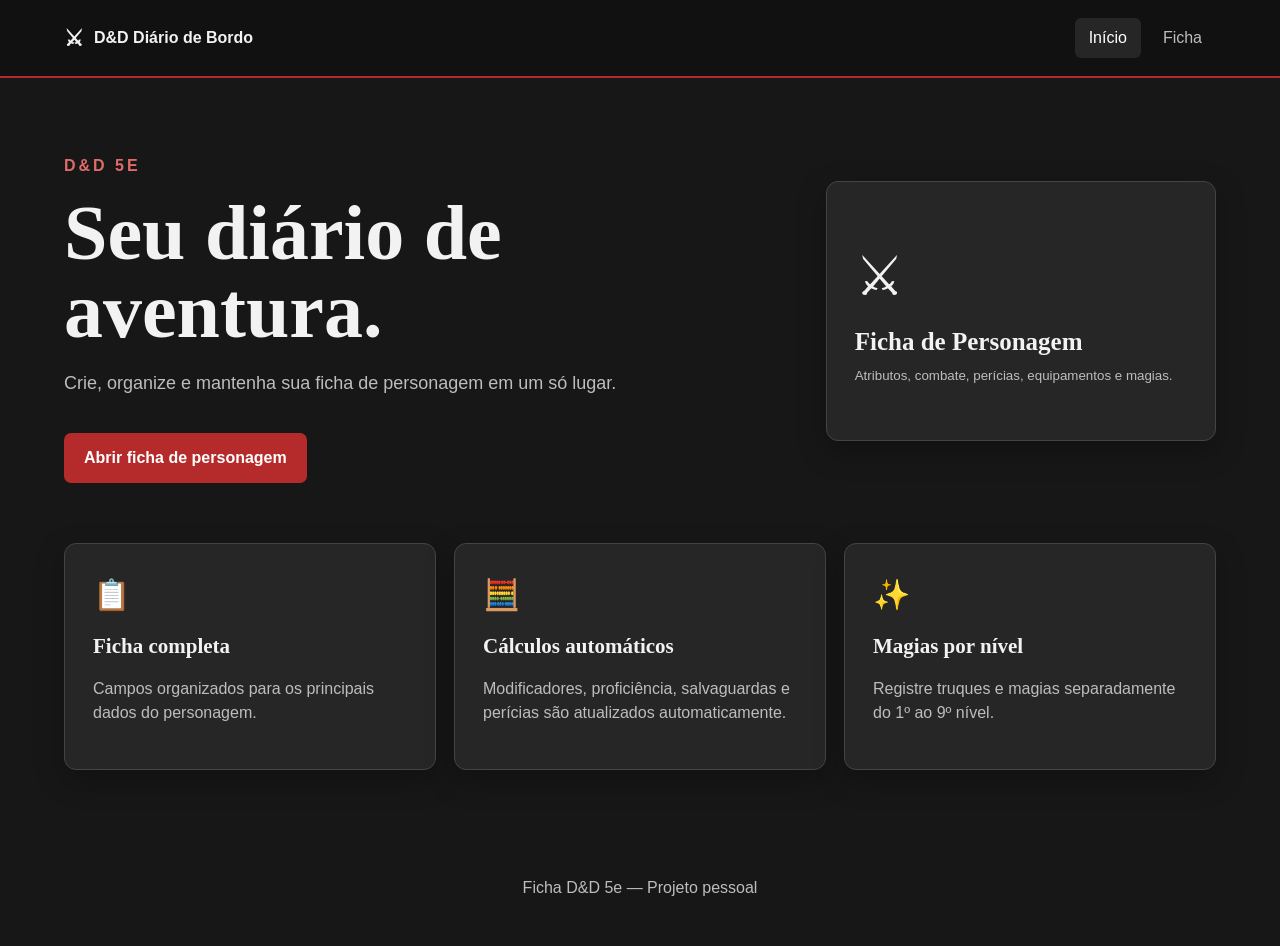
==== index.html @ 393397d1 "Adição de novo index e separação dos arquivos referentes a pagina Ficha. Alteração do layout da fich" ====
<!DOCTYPE html>
<html lang="pt-br">

<head>
    <meta charset="UTF-8">
    <meta name="viewport" content="width=device-width, initial-scale=1.0">
    <link rel="stylesheet" href="./css/main.css">
    <link rel="icon" href="./img/icon.png" type="image/x-icon">
    <title>D&D — Diário de Bordo</title>
</head>

<body>
    <header class="site-header">
        <a class="brand" href="./index.html"><span class="brand-mark">⚔</span><span>D&D Diário de Bordo</span></a>
        <nav class="site-nav"><a class="active" href="./index.html">Início</a><a href="./ficha.html">Ficha</a></nav>
    </header>
    <main class="home">
        <section class="hero">
            <div>
                <p class="eyebrow">D&D 5e</p>
                <h1>Seu diário de aventura.</h1>
                <p>Crie, organize e mantenha sua ficha de personagem em um só lugar.</p>
                <a class="button" href="./ficha.html">Abrir ficha de personagem</a>
            </div>
            <div class="hero-card"><span>⚔</span><strong>Ficha de Personagem</strong><small>Atributos, combate,
                    perícias, equipamentos e magias.</small></div>
        </section>
        <section class="feature-grid">
            <article class="feature"><span>📋</span>
                <h2>Ficha completa</h2>
                <p>Campos organizados para os principais dados do personagem.</p>
            </article>
            <article class="feature"><span>🧮</span>
                <h2>Cálculos automáticos</h2>
                <p>Modificadores, proficiência, salvaguardas e perícias são atualizados automaticamente.</p>
            </article>
            <article class="feature"><span>✨</span>
                <h2>Magias por nível</h2>
                <p>Registre truques e magias separadamente do 1º ao 9º nível.</p>
            </article>
        </section>
    </main>
    <footer>
        <p>Ficha D&D 5e — Projeto pessoal</p>
    </footer>
    <script src="./js/main.js"></script>
</body>

</html>
---- css/main.css ----
* {
  box-sizing: border-box;
}
:root {
  --bg: #171717;
  --panel: #262626;
  --panel2: #202020;
  --border: #444;
  --text: #f2f2f2;
  --muted: #bdbdbd;
  --accent: #b52a2a;
  --accent-dark: #7d1d1d;
}
body {
  margin: 0;
  background: var(--bg);
  color: var(--text);
  font-family: Arial, Helvetica, sans-serif;
  line-height: 1.5;
}
.site-header {
  display: flex;
  align-items: center;
  justify-content: space-between;
  padding: 18px 5%;
  background: #111;
  border-bottom: 2px solid var(--accent);
  position: sticky;
  top: 0;
  z-index: 10;
}
.brand {
  display: flex;
  align-items: center;
  gap: 10px;
  color: var(--text);
  text-decoration: none;
  font-weight: 700;
}
.brand-mark {
  font-size: 22px;
}
.site-nav {
  display: flex;
  gap: 8px;
}
.site-nav a {
  color: var(--muted);
  text-decoration: none;
  padding: 8px 14px;
  border-radius: 6px;
}
.site-nav a:hover,
.site-nav a.active {
  background: var(--panel);
  color: #fff;
}
.home {
  max-width: 1200px;
  margin: 0 auto;
  padding: 60px 24px;
}
.hero {
  display: grid;
  grid-template-columns: 1.5fr 0.8fr;
  gap: 30px;
  align-items: center;
}
.eyebrow {
  text-transform: uppercase;
  letter-spacing: 3px;
  color: #e06b6b;
  font-weight: 700;
}
.hero h1 {
  font:
    700 clamp(42px, 7vw, 78px)/1 Georgia,
    serif;
  margin: 8px 0 20px;
}
.hero p:not(.eyebrow) {
  font-size: 18px;
  color: var(--muted);
  max-width: 650px;
}
.button {
  display: inline-block;
  margin-top: 18px;
  padding: 13px 20px;
  background: var(--accent);
  color: #fff;
  text-decoration: none;
  border-radius: 7px;
  font-weight: 700;
}
.button:hover {
  background: var(--accent-dark);
}
.hero-card,
.feature {
  background: var(--panel);
  border: 1px solid var(--border);
  border-radius: 12px;
  padding: 28px;
  box-shadow: 0 10px 30px #0004;
}
.hero-card {
  display: flex;
  flex-direction: column;
  gap: 10px;
  min-height: 260px;
  justify-content: center;
}
.hero-card span {
  font-size: 55px;
}
.hero-card strong {
  font:
    700 25px Georgia,
    serif;
}
.hero-card small {
  color: var(--muted);
}
.feature-grid {
  display: grid;
  grid-template-columns: repeat(3, 1fr);
  gap: 18px;
  margin-top: 60px;
}
.feature span {
  font-size: 30px;
}
.feature h2 {
  font:
    700 21px Georgia,
    serif;
}
.feature p {
  color: var(--muted);
}
footer {
  text-align: center;
  padding: 30px;
  color: var(--muted);
}
@media (max-width: 750px) {
  .site-header {
    position: static;
  }
  .hero,
  .feature-grid {
    grid-template-columns: 1fr;
  }
  .home {
    padding: 40px 16px;
  }
  .hero-card {
    min-height: 200px;
  }
}
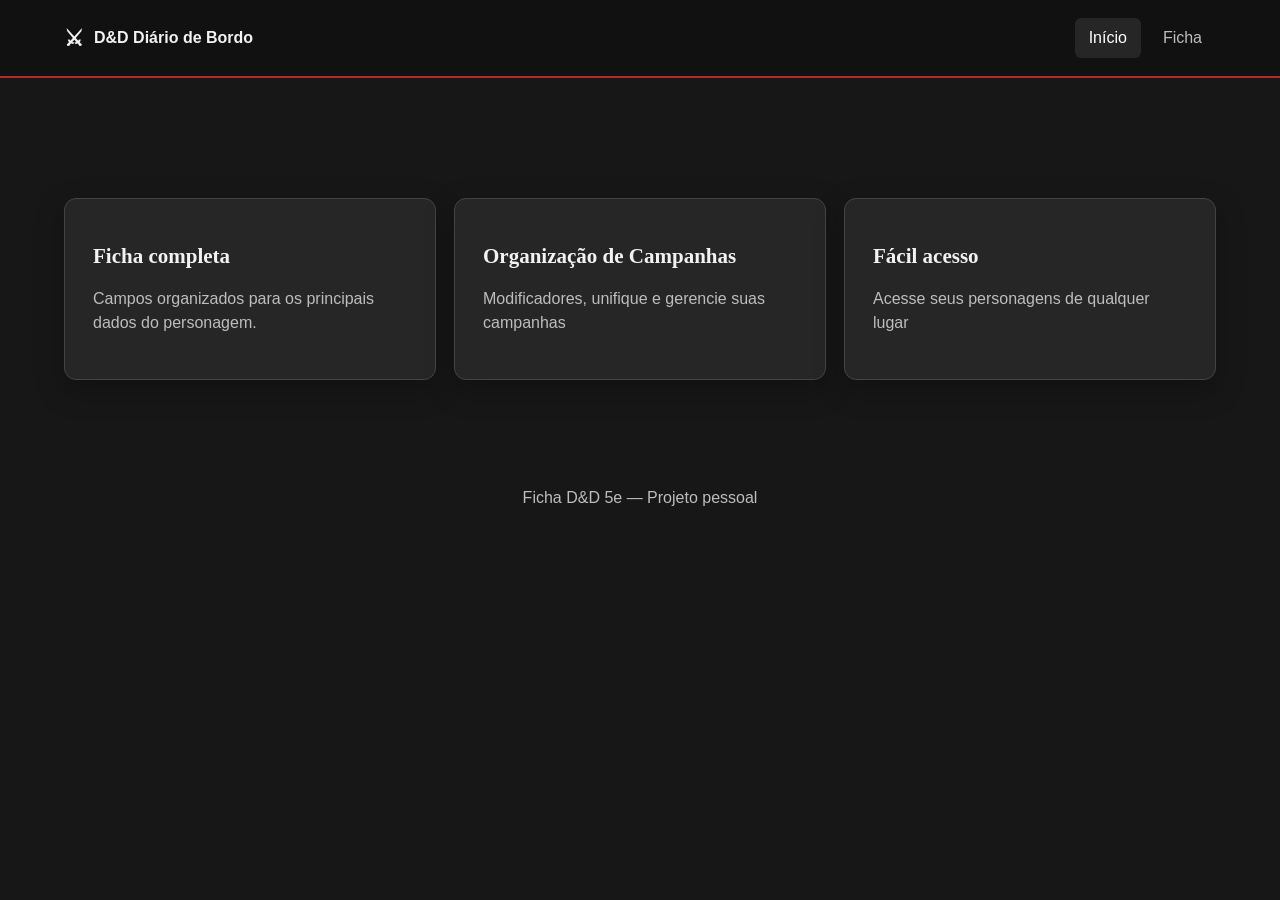
==== commit 85bb6dd7: "alteração geral do layout da ficha, o tornando mais limpo e fluido. Criação da pagina intermediária " ====
--- a/index.html
+++ b/index.html
@@ -1,49 +1,45 @@
-<!DOCTYPE html>
+<!doctype html>
 <html lang="pt-br">
+  <head>
+    <meta charset="UTF-8" />
+    <meta name="viewport" content="width=device-width, initial-scale=1.0" />
+    <link rel="stylesheet" href="./css/main.css" />
+    <link rel="icon" href="./img/icon.png" type="image/x-icon" />
+    <title>D&D — Diário de Bordo</title>
+  </head>
 
-<head>
-    <meta charset="UTF-8">
-    <meta name="viewport" content="width=device-width, initial-scale=1.0">
-    <link rel="stylesheet" href="./css/main.css">
-    <link rel="icon" href="./img/icon.png" type="image/x-icon">
-    <title>D&D — Diário de Bordo</title>
-</head>
-
-<body>
+  <body>
     <header class="site-header">
-        <a class="brand" href="./index.html"><span class="brand-mark">⚔</span><span>D&D Diário de Bordo</span></a>
-        <nav class="site-nav"><a class="active" href="./index.html">Início</a><a href="./ficha.html">Ficha</a></nav>
+      <a class="brand" href="./index.html"
+        ><span class="brand-mark">⚔</span><span>D&D Diário de Bordo</span></a
+      >
+      <nav class="site-nav">
+        <a class="active" href="./index.html">Início</a
+        ><a href="./carregarFicha.html">Ficha</a>
+      </nav>
     </header>
     <main class="home">
-        <section class="hero">
-            <div>
-                <p class="eyebrow">D&D 5e</p>
-                <h1>Seu diário de aventura.</h1>
-                <p>Crie, organize e mantenha sua ficha de personagem em um só lugar.</p>
-                <a class="button" href="./ficha.html">Abrir ficha de personagem</a>
-            </div>
-            <div class="hero-card"><span>⚔</span><strong>Ficha de Personagem</strong><small>Atributos, combate,
-                    perícias, equipamentos e magias.</small></div>
-        </section>
-        <section class="feature-grid">
-            <article class="feature"><span>📋</span>
-                <h2>Ficha completa</h2>
-                <p>Campos organizados para os principais dados do personagem.</p>
-            </article>
-            <article class="feature"><span>🧮</span>
-                <h2>Cálculos automáticos</h2>
-                <p>Modificadores, proficiência, salvaguardas e perícias são atualizados automaticamente.</p>
-            </article>
-            <article class="feature"><span>✨</span>
-                <h2>Magias por nível</h2>
-                <p>Registre truques e magias separadamente do 1º ao 9º nível.</p>
-            </article>
-        </section>
+      <section class="hero"></section>
+      <section class="feature-grid">
+        <article class="feature">
+          <h2>Ficha completa</h2>
+          <p>Campos organizados para os principais dados do personagem.</p>
+        </article>
+        <article class="feature">
+          <h2>Organização de Campanhas</h2>
+          <p>
+            Modificadores, unifique e gerencie suas campanhas
+          </p>
+        </article>
+        <article class="feature">
+          <h2>Fácil acesso</h2>
+          <p>Acesse seus personagens de qualquer lugar</p>
+        </article>
+      </section>
     </main>
     <footer>
-        <p>Ficha D&D 5e — Projeto pessoal</p>
+      <p>Ficha D&D 5e — Projeto pessoal</p>
     </footer>
     <script src="./js/main.js"></script>
-</body>
-
-</html>+  </body>
+</html>
--- a/css/main.css
+++ b/css/main.css
@@ -158,4 +158,4 @@
   .hero-card {
     min-height: 200px;
   }
-}
+}
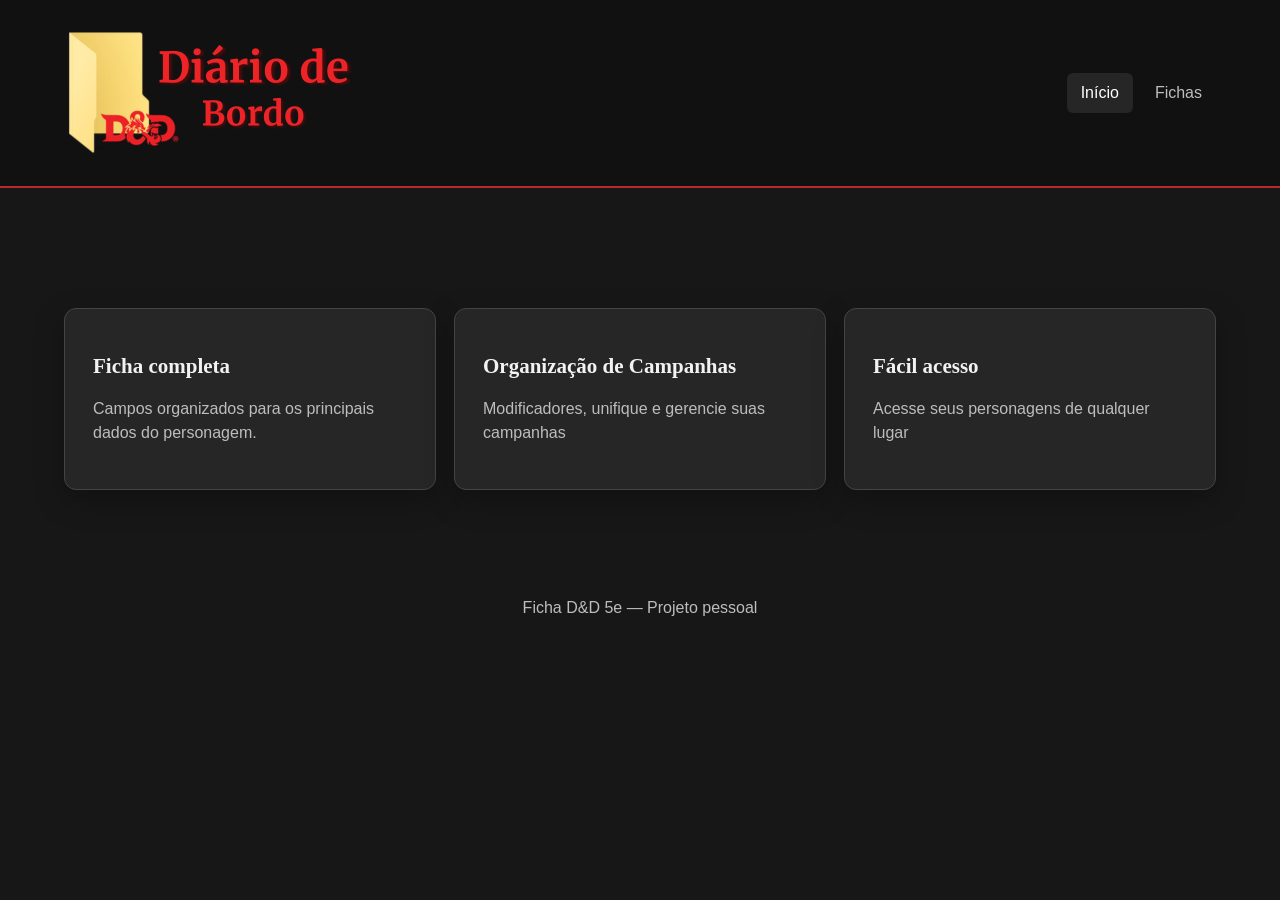
==== commit d790895c: "Logo na cabeçaio da home page e leves alterações de desing" ====
--- a/index.html
+++ b/index.html
@@ -11,11 +11,11 @@
   <body>
     <header class="site-header">
       <a class="brand" href="./index.html"
-        ><span class="brand-mark">⚔</span><span>D&D Diário de Bordo</span></a
+        ><img src="./img/logo.png" alt="D&D Diário de Bordo"/></a
       >
       <nav class="site-nav">
-        <a class="active" href="./index.html">Início</a
-        ><a href="./carregarFicha.html">Ficha</a>
+        <a class="active" href="./index.html">Início</a>
+        <a href="./carregarFicha.html">Fichas</a>
       </nav>
     </header>
     <main class="home">
--- a/css/main.css
+++ b/css/main.css
@@ -54,6 +54,9 @@
 .site-nav a.active {
   background: var(--panel);
   color: #fff;
+}
+.title {
+  color: #d20000
 }
 .home {
   max-width: 1200px;
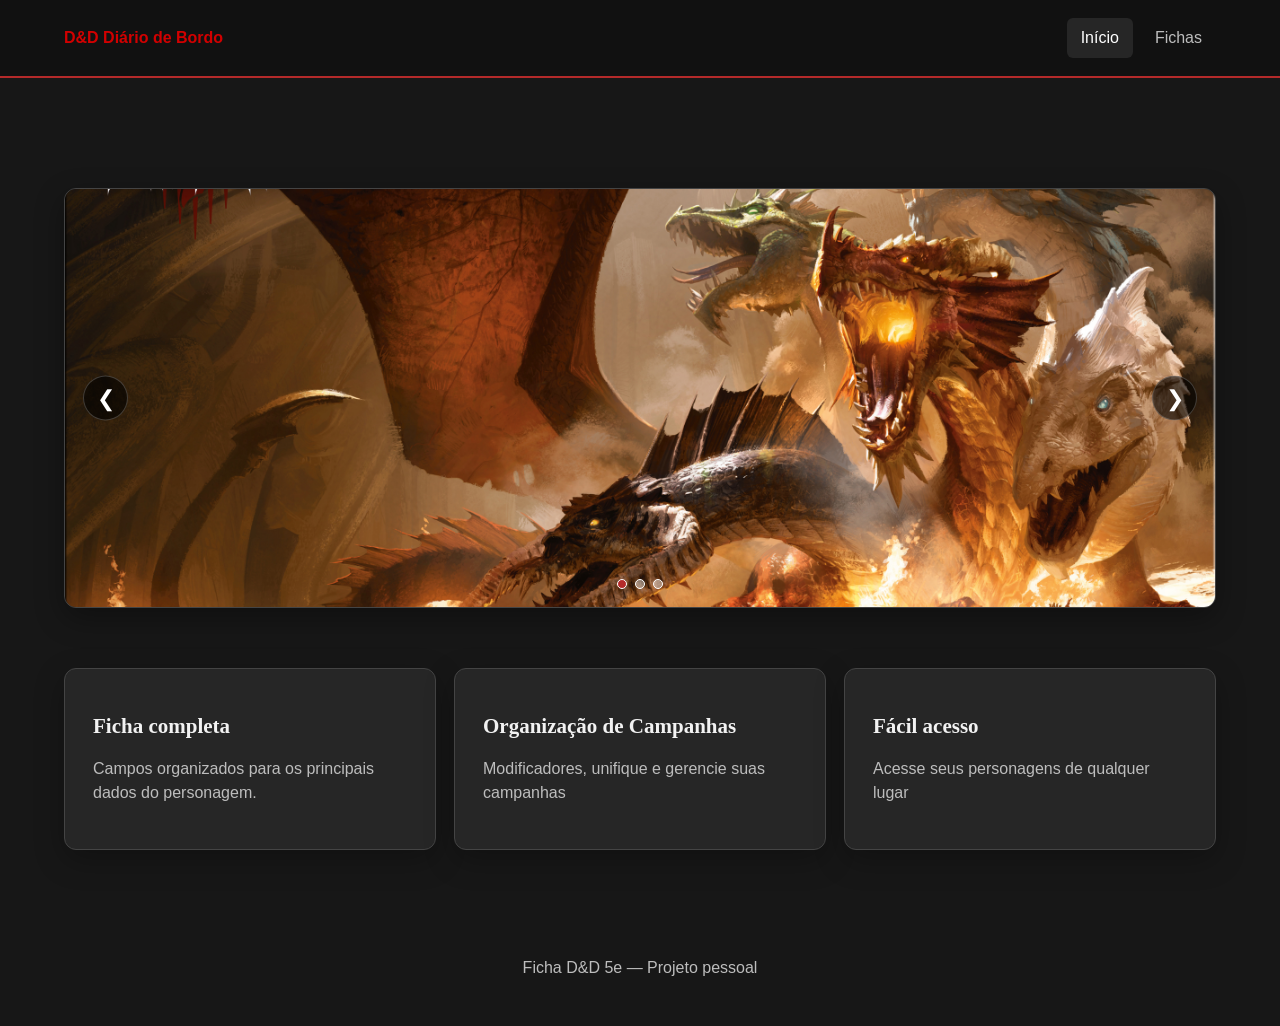
==== commit e7b8b1ff: "Adiciona sincronização entre XP e nível, tabela de experiência, controles personalizados para inputs" ====
--- a/index.html
+++ b/index.html
@@ -1,45 +1,76 @@
 <!doctype html>
 <html lang="pt-br">
-  <head>
-    <meta charset="UTF-8" />
-    <meta name="viewport" content="width=device-width, initial-scale=1.0" />
-    <link rel="stylesheet" href="./css/main.css" />
-    <link rel="icon" href="./img/icon.png" type="image/x-icon" />
-    <title>D&D — Diário de Bordo</title>
-  </head>
 
-  <body>
-    <header class="site-header">
+<head>
+  <meta charset="UTF-8" />
+  <meta name="viewport" content="width=device-width, initial-scale=1.0" />
+  <link rel="stylesheet" href="./css/main.css" />
+  <link rel="icon" href="./img/icon.png" type="image/x-icon" />
+  <title>D&D — Diário de Bordo</title>
+</head>
+
+<body>
+  <header class="site-header">
       <a class="brand" href="./index.html"
-        ><img src="./img/logo.png" alt="D&D Diário de Bordo"/></a
+        ><span class="title">D&D Diário de Bordo</span></a
       >
-      <nav class="site-nav">
-        <a class="active" href="./index.html">Início</a>
-        <a href="./carregarFicha.html">Fichas</a>
-      </nav>
-    </header>
-    <main class="home">
-      <section class="hero"></section>
-      <section class="feature-grid">
-        <article class="feature">
-          <h2>Ficha completa</h2>
-          <p>Campos organizados para os principais dados do personagem.</p>
-        </article>
-        <article class="feature">
-          <h2>Organização de Campanhas</h2>
-          <p>
-            Modificadores, unifique e gerencie suas campanhas
-          </p>
-        </article>
-        <article class="feature">
-          <h2>Fácil acesso</h2>
-          <p>Acesse seus personagens de qualquer lugar</p>
-        </article>
-      </section>
-    </main>
-    <footer>
-      <p>Ficha D&D 5e — Projeto pessoal</p>
-    </footer>
-    <script src="./js/main.js"></script>
-  </body>
-</html>
+    <nav class="site-nav">
+      <a class="active" href="./index.html">Início</a>
+      <a href="./carregarFicha.html">Fichas</a>
+    </nav>
+  </header>
+  <main class="home">
+    <section class="hero"></section>
+    <section class="image-carousel">
+      <div class="carousel-track">
+        <div class="carousel-slide active">
+          <img src="./img/slides/imagem1.jpg" alt="Imagem de aventura D&D">
+        </div>
+
+        <div class="carousel-slide">
+          <img src="./img/slides/imagem2.jpg" alt="Imagem de aventura D&D">
+        </div>
+
+        <div class="carousel-slide">
+          <img src="./img/slides/imagem3.jpg" alt="Imagem de aventura D&D">
+        </div>
+      </div>
+
+      <button class="carousel-button carousel-prev" type="button">
+        ❮
+      </button>
+
+      <button class="carousel-button carousel-next" type="button">
+        ❯
+      </button>
+
+      <div class="carousel-indicators">
+        <button class="carousel-indicator active" type="button"></button>
+        <button class="carousel-indicator" type="button"></button>
+        <button class="carousel-indicator" type="button"></button>
+      </div>
+    </section>
+    <section class="feature-grid">
+      <article class="feature">
+        <h2>Ficha completa</h2>
+        <p>Campos organizados para os principais dados do personagem.</p>
+      </article>
+      <article class="feature">
+        <h2>Organização de Campanhas</h2>
+        <p>
+          Modificadores, unifique e gerencie suas campanhas
+        </p>
+      </article>
+      <article class="feature">
+        <h2>Fácil acesso</h2>
+        <p>Acesse seus personagens de qualquer lugar</p>
+      </article>
+    </section>
+  </main>
+  <footer>
+    <p>Ficha D&D 5e — Projeto pessoal</p>
+  </footer>
+  <script src="./js/main.js"></script>
+</body>
+
+</html>
--- a/css/main.css
+++ b/css/main.css
@@ -56,7 +56,7 @@
   color: #fff;
 }
 .title {
-  color: #d20000
+  color: #d20000;
 }
 .home {
   max-width: 1200px;
@@ -161,4 +161,320 @@
   .hero-card {
     min-height: 200px;
   }
-}+}
+/* ============================================================
+   CARROSSEL
+   ============================================================ */
+
+.image-carousel {
+  position: relative;
+  width: 100%;
+  height: 420px;
+  margin-top: 50px;
+  overflow: hidden;
+  border: 1px solid var(--border);
+  border-radius: 12px;
+  background: var(--panel);
+  box-shadow: 0 10px 30px #0005;
+}
+
+.carousel-track {
+  width: 100%;
+  height: 100%;
+  position: relative;
+}
+
+.carousel-slide {
+  position: absolute;
+  inset: 0;
+  opacity: 0;
+  transition: opacity 0.5s ease;
+  pointer-events: none;
+}
+
+.carousel-slide.active {
+  opacity: 1;
+  pointer-events: auto;
+}
+
+.carousel-slide img {
+  width: 100%;
+  height: 100%;
+  display: block;
+  object-fit: cover;
+}
+
+/* Botões */
+
+.carousel-button {
+  position: absolute;
+  top: 50%;
+  transform: translateY(-50%);
+  width: 45px;
+  height: 45px;
+  padding: 0;
+
+  display: flex;
+  align-items: center;
+  justify-content: center;
+
+  background: #0009;
+  color: #fff;
+
+  border: 1px solid #ffffff33;
+  border-radius: 50%;
+
+  font-size: 22px;
+  cursor: pointer;
+
+  z-index: 2;
+}
+
+.carousel-button:hover {
+  background: var(--accent);
+}
+
+.carousel-prev {
+  left: 18px;
+}
+
+.carousel-next {
+  right: 18px;
+}
+
+/* Indicadores */
+
+.carousel-indicators {
+  position: absolute;
+  bottom: 18px;
+  left: 50%;
+  transform: translateX(-50%);
+
+  display: flex;
+  gap: 8px;
+
+  z-index: 2;
+}
+
+.carousel-indicator {
+  width: 10px;
+  height: 10px;
+
+  padding: 0;
+
+  background: #ffffff66;
+  border: 1px solid #fff;
+  border-radius: 50%;
+
+  cursor: pointer;
+}
+
+.carousel-indicator.active {
+  background: var(--accent);
+}
+
+/* Responsivo */
+
+@media (max-width: 750px) {
+  .image-carousel {
+    height: 280px;
+    margin-top: 35px;
+  }
+
+  .carousel-button {
+    width: 38px;
+    height: 38px;
+    font-size: 18px;
+  }
+}
+/* ============================================================
+   PÁGINA DE FICHAS
+   ============================================================ */
+
+.characters-page {
+  max-width: 1200px;
+  margin: 0 auto;
+  padding: 60px 24px;
+}
+
+.characters-header {
+  display: flex;
+  justify-content: space-between;
+  align-items: end;
+  gap: 30px;
+  margin-bottom: 35px;
+}
+
+.characters-header h1 {
+  margin: 8px 0;
+  font:
+    700 clamp(36px, 5vw, 58px)/1 Georgia,
+    serif;
+}
+
+.characters-header p {
+  margin: 0;
+  color: var(--muted);
+}
+
+.characters-header .button {
+  margin-top: 0;
+  white-space: nowrap;
+}
+
+/* ============================================================
+   GRID
+   ============================================================ */
+
+.characters-grid {
+  display: grid;
+  grid-template-columns: repeat(3, 1fr);
+  gap: 20px;
+}
+
+/* ============================================================
+   CARD DO PERSONAGEM
+   ============================================================ */
+
+.character-card {
+  overflow: hidden;
+
+  background: var(--panel);
+
+  border: 1px solid var(--border);
+  border-radius: 12px;
+
+  box-shadow: 0 10px 30px #0004;
+
+  transition:
+    transform 0.2s ease,
+    border-color 0.2s ease;
+}
+
+.character-card:hover {
+  transform: translateY(-5px);
+  border-color: var(--accent);
+}
+
+/* ============================================================
+   FOTO
+   ============================================================ */
+
+.character-card-image {
+  width: 100%;
+  height: 280px;
+
+  background: var(--panel2);
+
+  overflow: hidden;
+}
+
+.character-card-image img {
+  width: 100%;
+  height: 100%;
+
+  object-fit: cover;
+  display: block;
+}
+
+/* ============================================================
+   INFORMAÇÕES
+   ============================================================ */
+
+.character-card-content {
+  padding: 20px;
+}
+
+.character-card-content h2 {
+  margin: 0 0 10px;
+
+  font:
+    700 25px Georgia,
+    serif;
+}
+
+.character-card-info {
+  display: flex;
+  gap: 8px;
+
+  color: var(--muted);
+
+  font-size: 15px;
+}
+
+.character-card-info span {
+  color: #fff;
+}
+
+.character-card-actions {
+  display: flex;
+  gap: 10px;
+
+  margin-top: 20px;
+}
+
+.character-card-actions a,
+.character-card-actions button {
+  flex: 1;
+
+  margin: 0;
+
+  text-align: center;
+}
+
+/* ============================================================
+   QUANDO NÃO EXISTIR FICHA
+   ============================================================ */
+
+.empty-characters {
+  display: none;
+
+  padding: 50px 20px;
+
+  text-align: center;
+
+  background: var(--panel);
+
+  border: 1px solid var(--border);
+  border-radius: 12px;
+}
+
+.empty-characters h2 {
+  margin-top: 0;
+
+  font-family: Georgia, serif;
+}
+
+.empty-characters p {
+  color: var(--muted);
+}
+
+/* ============================================================
+   RESPONSIVO
+   ============================================================ */
+
+@media (max-width: 900px) {
+  .characters-grid {
+    grid-template-columns: repeat(2, 1fr);
+  }
+}
+
+@media (max-width: 600px) {
+  .characters-page {
+    padding: 40px 16px;
+  }
+
+  .characters-header {
+    flex-direction: column;
+    align-items: flex-start;
+  }
+
+  .characters-grid {
+    grid-template-columns: 1fr;
+  }
+
+  .characters-header .button {
+    width: 100%;
+    text-align: center;
+  }
+}
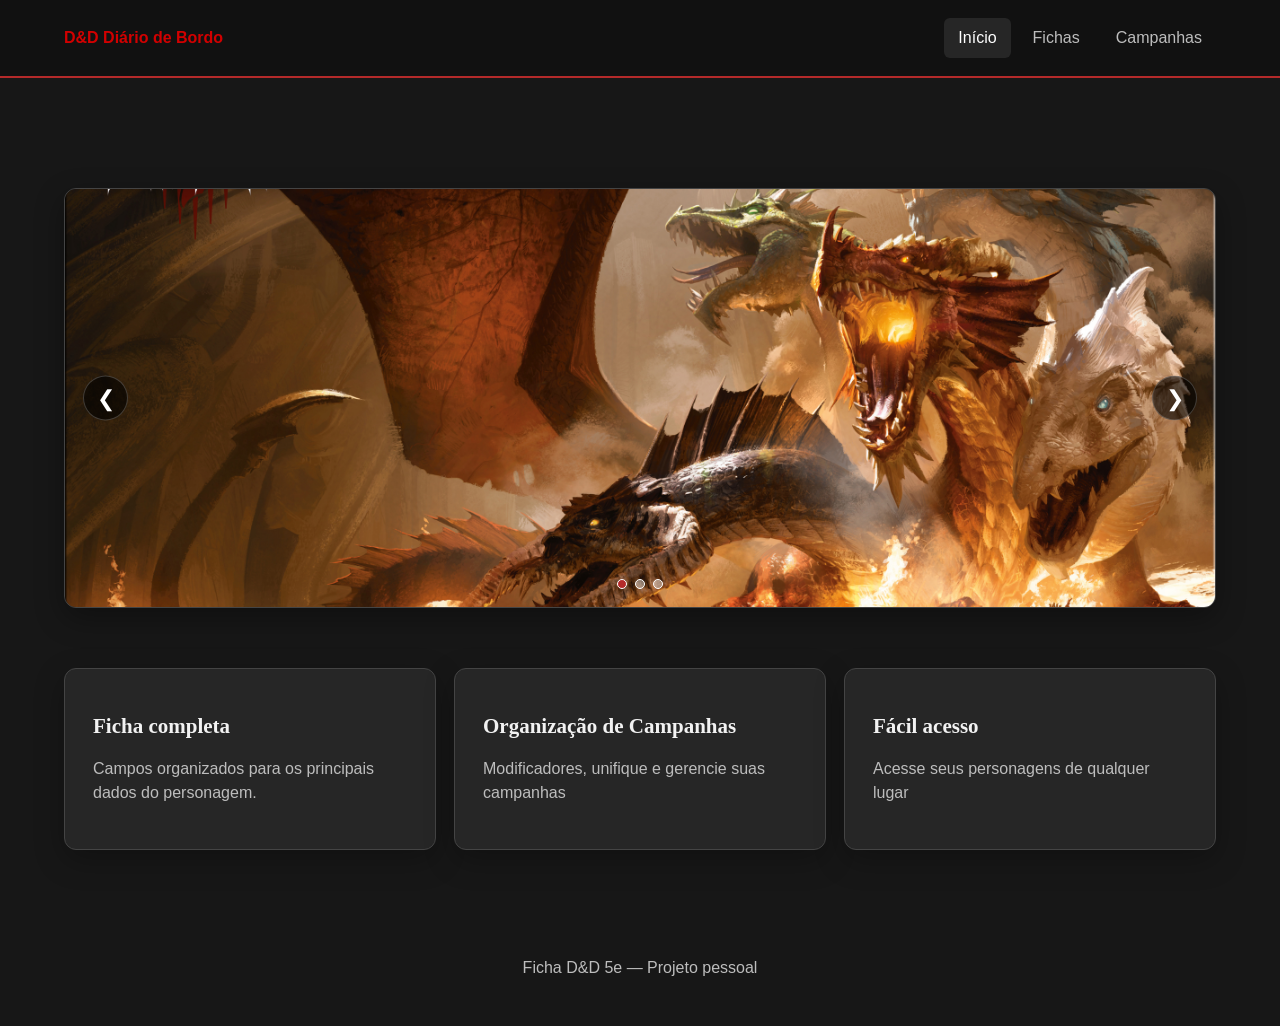
==== commit 65a94112: "Criação das paginas de criação e acesso das campnhas. Alteração nos cabeçrios." ====
--- a/index.html
+++ b/index.html
@@ -1,76 +1,69 @@
 <!doctype html>
 <html lang="pt-br">
+  <head>
+    <meta charset="UTF-8" />
+    <meta name="viewport" content="width=device-width, initial-scale=1.0" />
+    <link rel="stylesheet" href="./css/main.css" />
+    <link rel="icon" href="./img/icon.png" type="image/x-icon" />
+    <title>D&D — Diário de Bordo</title>
+  </head>
 
-<head>
-  <meta charset="UTF-8" />
-  <meta name="viewport" content="width=device-width, initial-scale=1.0" />
-  <link rel="stylesheet" href="./css/main.css" />
-  <link rel="icon" href="./img/icon.png" type="image/x-icon" />
-  <title>D&D — Diário de Bordo</title>
-</head>
-
-<body>
-  <header class="site-header">
+  <body>
+    <header class="site-header">
       <a class="brand" href="./index.html"
         ><span class="title">D&D Diário de Bordo</span></a
       >
-    <nav class="site-nav">
-      <a class="active" href="./index.html">Início</a>
-      <a href="./carregarFicha.html">Fichas</a>
-    </nav>
-  </header>
-  <main class="home">
-    <section class="hero"></section>
-    <section class="image-carousel">
-      <div class="carousel-track">
-        <div class="carousel-slide active">
-          <img src="./img/slides/imagem1.jpg" alt="Imagem de aventura D&D">
+      <nav class="site-nav">
+        <a class="active" href="./index.html">Início</a>
+        <a href="./carregarFicha.html">Fichas</a>
+        <a href="./carregarCampanha.html">Campanhas</a>
+      </nav>
+    </header>
+    <main class="home">
+      <section class="hero"></section>
+      <section class="image-carousel">
+        <div class="carousel-track">
+          <div class="carousel-slide active">
+            <img src="./img/slides/imagem1.jpg" alt="Imagem de aventura D&D" />
+          </div>
+
+          <div class="carousel-slide">
+            <img src="./img/slides/imagem2.jpg" alt="Imagem de aventura D&D" />
+          </div>
+
+          <div class="carousel-slide">
+            <img src="./img/slides/imagem3.jpg" alt="Imagem de aventura D&D" />
+          </div>
         </div>
 
-        <div class="carousel-slide">
-          <img src="./img/slides/imagem2.jpg" alt="Imagem de aventura D&D">
+        <button class="carousel-button carousel-prev" type="button">❮</button>
+
+        <button class="carousel-button carousel-next" type="button">❯</button>
+
+        <div class="carousel-indicators">
+          <button class="carousel-indicator active" type="button"></button>
+          <button class="carousel-indicator" type="button"></button>
+          <button class="carousel-indicator" type="button"></button>
         </div>
-
-        <div class="carousel-slide">
-          <img src="./img/slides/imagem3.jpg" alt="Imagem de aventura D&D">
-        </div>
-      </div>
-
-      <button class="carousel-button carousel-prev" type="button">
-        ❮
-      </button>
-
-      <button class="carousel-button carousel-next" type="button">
-        ❯
-      </button>
-
-      <div class="carousel-indicators">
-        <button class="carousel-indicator active" type="button"></button>
-        <button class="carousel-indicator" type="button"></button>
-        <button class="carousel-indicator" type="button"></button>
-      </div>
-    </section>
-    <section class="feature-grid">
-      <article class="feature">
-        <h2>Ficha completa</h2>
-        <p>Campos organizados para os principais dados do personagem.</p>
-      </article>
-      <article class="feature">
-        <h2>Organização de Campanhas</h2>
-        <p>
-          Modificadores, unifique e gerencie suas campanhas
-        </p>
-      </article>
-      <article class="feature">
-        <h2>Fácil acesso</h2>
-        <p>Acesse seus personagens de qualquer lugar</p>
-      </article>
-    </section>
-  </main>
-  <footer>
-    <p>Ficha D&D 5e — Projeto pessoal</p>
-  </footer>
-  <script src="./js/main.js"></script>
-</body>
-
-</html>+      </section>
+      <section class="feature-grid">
+        <article class="feature">
+          <h2>Ficha completa</h2>
+          <p>Campos organizados para os principais dados do personagem.</p>
+        </article>
+        <article class="feature">
+          <h2>Organização de Campanhas</h2>
+          <p>Modificadores, unifique e gerencie suas campanhas</p>
+        </article>
+        <article class="feature">
+          <h2>Fácil acesso</h2>
+          <p>Acesse seus personagens de qualquer lugar</p>
+        </article>
+      </section>
+    </main>
+    <footer>
+      <p>Ficha D&D 5e — Projeto pessoal</p>
+    </footer>
+    <script src="./js/main.js"></script>
+  </body>
+</html>
--- a/css/main.css
+++ b/css/main.css
@@ -478,3 +478,85 @@
     text-align: center;
   }
 }
+/* ============================================================
+   BOTÕES DO CABEÇALHO DA CAMPANHA
+   ============================================================ */
+
+.top-actions {
+  display: flex;
+  align-items: center;
+  gap: 10px;
+}
+
+/* Estilo geral dos botões */
+.top-actions button {
+  padding: 10px 16px;
+  border: 1px solid var(--border);
+  border-radius: 7px;
+
+  background: var(--accent);
+  color: #fff;
+
+  font-family: inherit;
+  font-size: 14px;
+  font-weight: 700;
+
+  cursor: pointer;
+
+  transition:
+    background 0.2s ease,
+    border-color 0.2s ease,
+    transform 0.15s ease;
+}
+
+/* Efeito ao passar o mouse */
+.top-actions button:hover {
+  background: var(--accent-dark);
+  border-color: var(--accent);
+}
+
+/* Efeito de clique */
+.top-actions button:active {
+  transform: scale(0.97);
+}
+
+/* Botão cancelar */
+.top-actions .danger {
+  background: transparent;
+  border-color: #7d1d1d;
+  color: #e06b6b;
+}
+
+/* Hover do cancelar */
+.top-actions .danger:hover {
+  background: #7d1d1d;
+  border-color: #a32626;
+  color: #fff;
+}
+
+/* ============================================================
+   RESPONSIVO
+   ============================================================ */
+
+@media (max-width: 700px) {
+  .site-header {
+    flex-wrap: wrap;
+    gap: 15px;
+  }
+
+  .top-actions {
+    width: 100%;
+    justify-content: flex-end;
+  }
+}
+
+@media (max-width: 450px) {
+  .top-actions {
+    width: 100%;
+  }
+
+  .top-actions button {
+    flex: 1;
+    padding: 10px 12px;
+  }
+}
